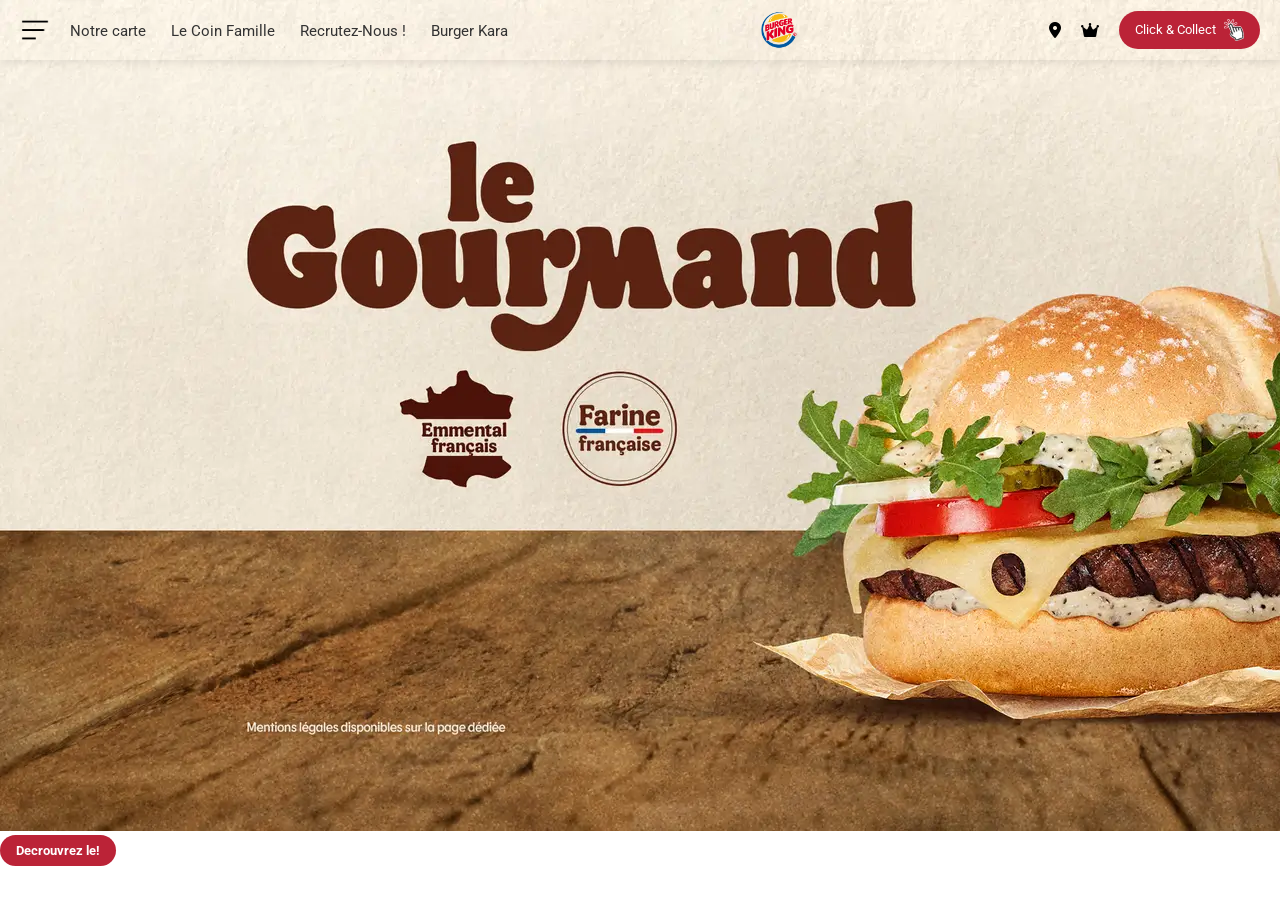
==== index.html @ ff7c82d9 "Premier envoi de mon site de burger" ====
<!DOCTYPE html>
<html lang="fr">
<head>
    <meta charset="UTF-8">
    <meta name="viewport" content="width=device-width, initial-scale=1.0">
    <title>Burger King</title>
    <link rel="stylesheet" href="style.css">

    <!-- 
      On remplace l'ancien kit (souvent défectueux) 
      par le CDN officiel et gratuit de FontAwesome 6.
    -->
    <link rel="stylesheet" href="https://cdnjs.cloudflare.com/ajax/libs/font-awesome/6.0.0-beta3/css/all.min.css">
</head>
<body>

    <!-- ========== EN-TÊTE ========== -->
    <header>
        <!-- Menu hamburger (version mobile) -->
        <div class="menu">
            <img src="./images/menu.png" class="menu_icons" alt="Icône menu">
            <ul>
                <li><a href="#">Notre carte</a></li>
                <li><a href="#">Le Coin Famille</a></li>
                <li><a href="#">Recrutez-Nous !</a></li>
                <li><a href="#">Burger Kara</a></li>
            </ul>
        </div>

        <!-- Logo Burger King -->
        <img src="./images/burger-king.png" class="logo" alt="Logo Burger King">

        <!-- Bloc de droite : icônes + bouton -->
        <div class="header-end">
            <!-- 
              Icône de géolocalisation.
              Les classes "fa-solid fa-location-dot" sont maintenant supportées
              par le CDN officiel.
            -->
            <i class="fa-solid fa-location-dot" aria-label="Trouver le restaurant"></i>

            <!-- Icône de couronne (fidélité) -->
            <i class="fa-solid fa-crown " aria-label="Geolocalisation"></i>

            <!-- Bouton Click & Collect -->
            <button >
                    
               <p>Click & Collect</p><img src="./images/click_collect.png" class="Click">
                
            </button>
        </div>
    </header>
    <!-- FIN de l'en-tête -->
     <section class="home">
        <div class="image-container">
           <img src="./images/img1.webp" alt="home">
           <button> <b>Decrouvrez le!</b></button>
        </div>
        

     </section>

</body>
</html>
---- style.css ----
/* ========== IMPORT DES POLICES GOOGLE ========== */
@import url('https://fonts.googleapis.com/css2?family=Anton&family=Roboto:ital,wght@0,100..900;1,100..900&display=swap');

/* ========== RÈGLES GLOBALES (RESET) ========== */
* {
    padding: 0;
    margin: 0;
    box-sizing: border-box; /* Inclut padding et border dans la largeur totale */
    font-family: "Roboto", sans-serif; /* Police par défaut */
}

/* ========== EN-TÊTE ========== */
header {
    position: fixed; /* Nécessaire si des enfants en absolute existent */
    top: 0;
    left: 0;
    width: 100%;
    padding: 0 20px; /* Réduction du padding pour éviter les débordements */
    display: flex;
    justify-content: space-between; /* Espace entre le menu, le logo et la partie droite */
    align-items: ; /* Alignement vertical centré (corrigé : avant c'était flex-start) */
    box-shadow: 0 2px 10px rgba(0, 0, 0, 0.1); /* Ombre légère et valide (correction RGBA) */
    z-index: 100; /* Priorité d'affichage par-dessus les autres éléments */
    /* Suppression des marges énormes : margin-top et margin-left étaient excessives */
    margin: 0; 
}

/* ========== PARTIE DROITE DE L'EN-TÊTE (ICÔNES + BOUTON) ========== */
.header-end {
    display: flex;
    justify-content:fl ; /* Aligne les éléments à droite */
    align-items: center; /* Centrage vertical */
    gap: 20px; /* Espace entre les icônes et le bouton (réduit de 60px) */
    /* Suppression des marges inutiles : margin-top et margin-right */
    margin: 0;
}

/* ========== CONTENEUR DU MENU (HAMBURGER + LISTE) ========== */
.menu {
    display: flex;
    align-items: center; /* Alignement vertical avec l'icône hamburger */
    gap: 20px; /* Espace entre l'icône menu et la liste */
}

/* ========== LISTE DE NAVIGATION ========== */
ul {
    display: flex;
    justify-content: space-between;
    gap: 25px; /* Espacement entre chaque lien */
    list-style-type: none; /* Supprime les puces */
}

/* ========== LIENS DU MENU ========== */
.menu a {
    text-decoration: none; /* Supprime le soulignement */
    white-space: nowrap; /* Empêche le texte de passer à la ligne */
    font-size: 15px;
    color: #333; /* Couleur par défaut (ajoutée) */
    transition: color 0.3s ease; /* Animation douce au survol */
}

.menu a:hover {
    color: #bb2337; /* Couleur rouge au survol */
    cursor: pointer;
}

/* ========== LOGO ========== */
.logo {
    width: 80px; /* Taille fixe du logo */
    display: block;
    /* Suppression de margin-right (décalait tout) */
}

/* ========== ICÔNE MENU HAMBURGER ========== */
.menu_icons {
    width: 30px;
    cursor: pointer;
}

/* ========== BOUTON CLICK & COLLECT ========== */
button {
    display: inline-flex; /* ou flex : aligne le texte et l'image horizontalement */
    align-items: center; /* Centrage vertical du contenu */
    gap: 8px; /* Espace entre le texte et l'image */
    white-space: nowrap; /* Empêche le texte de se couper */
    border-radius: 40px; /* Coins très arrondis */
    background-color: #bb2337; /* Fond rouge */
    color: white; /* Couleur du texte (AJOUTÉE) */
    border: none; /* Supprime la bordure par défaut */
    padding: 8px 16px; /* Espace interne confortable (AJOUTÉ) */
    cursor: pointer;
    transition: background-color 0.3s ease, transform 0.2s ease;
}

button:hover {
    background-color: #8e1a2a; /* Rouge plus foncé au survol */
    transform: scale(1.02); /* Léger grossissement */
    cursor: pointer;
}

/* ========== IMAGE À L'INTÉRIEUR DU BOUTON ========== */
button img {
    width: 20px; /* Taille de l'icône click&collect */
    height: auto;
}

/* ========== NOTE : La règle "button p" a été supprimée car inutile (pas de <p> dans le bouton HTML d'origine) ========== */
/* Si vous avez besoin d'un paragraphe dans le bouton, utilisez plutôt un span ou du texte direct */

/* ========== RESPONSIVE : CACHE LA LISTE SUR MOBILE (À COMPLÉTER SI BESOIN) ========== */

   @media (max-width: 768px) {
       .menu ul {
           display: none;
           flex-direction: column;
           position: absolute;
           top: 100%;
           left: 0;
           background: white;
           width: 100%;
           padding: 20px;
       }
       .menu_icons {
           display: block;
       }
   }
.decouvre{
    text-align: center;
}
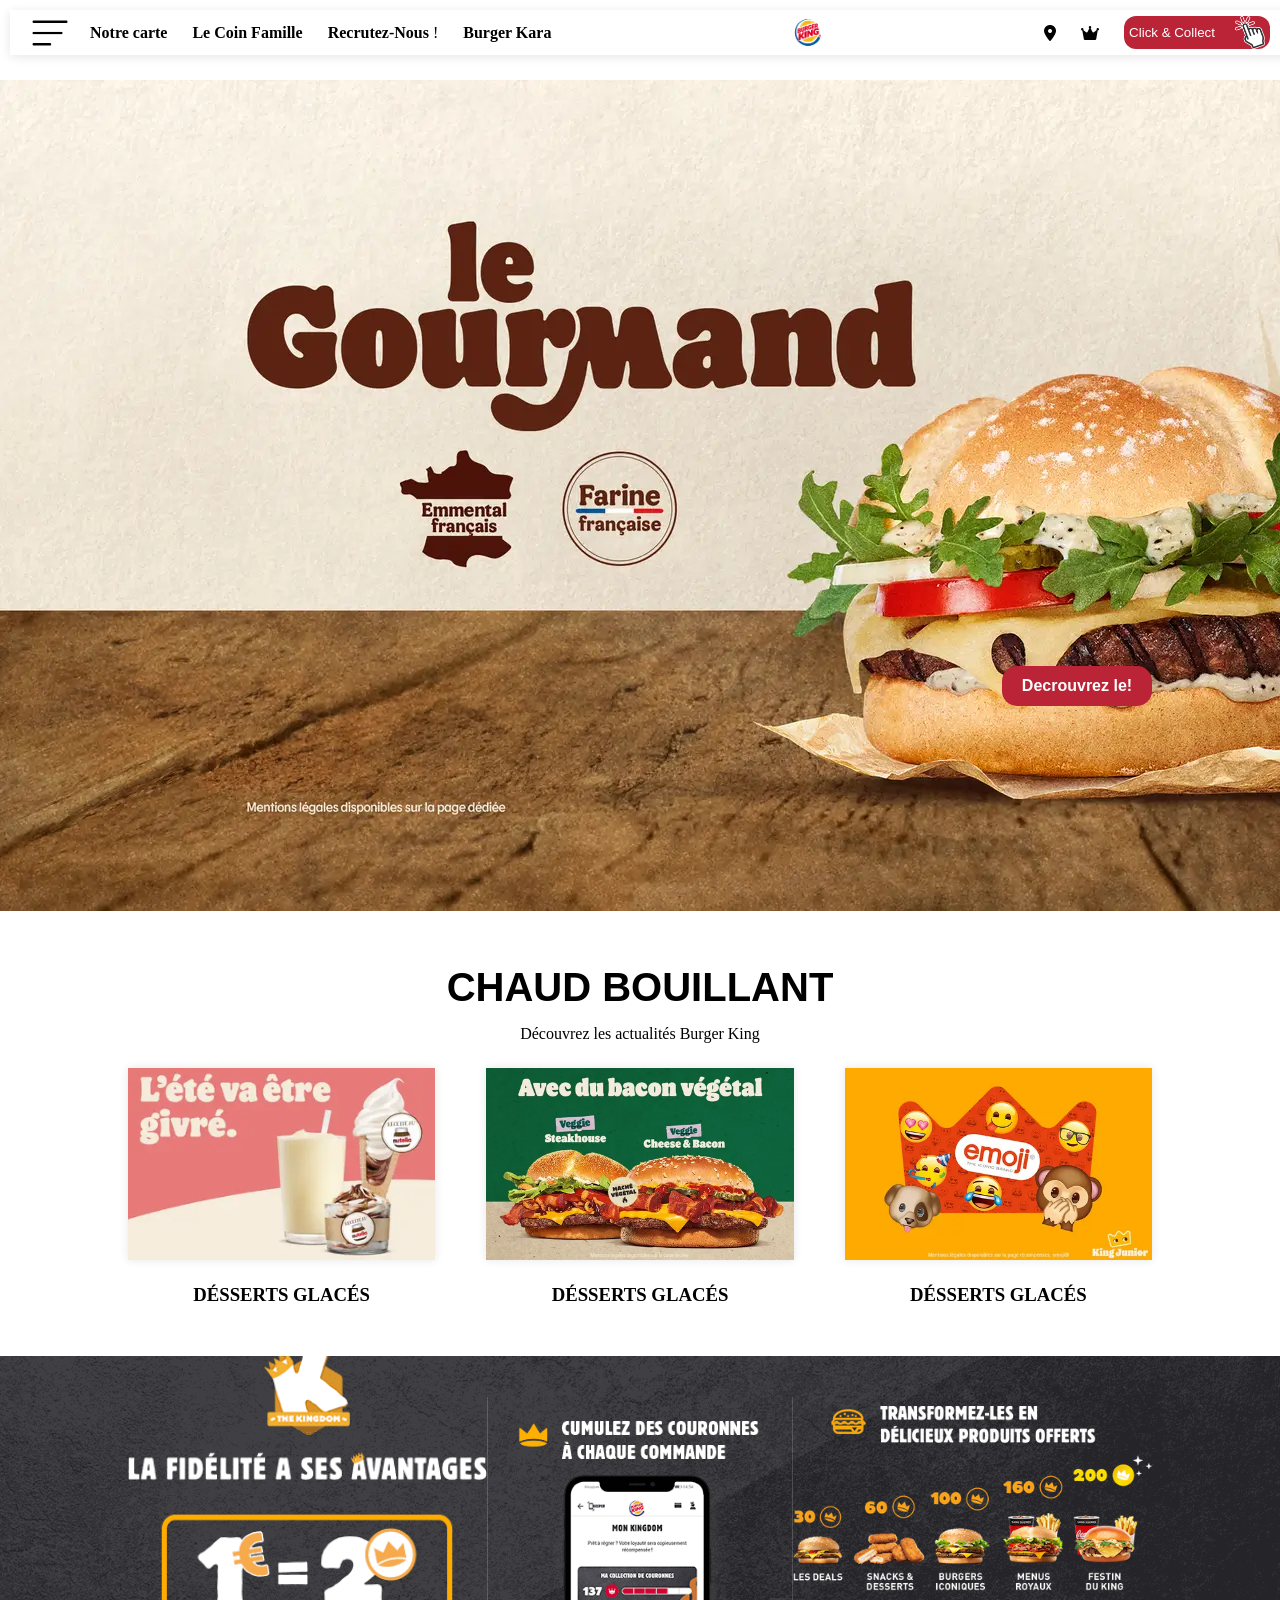
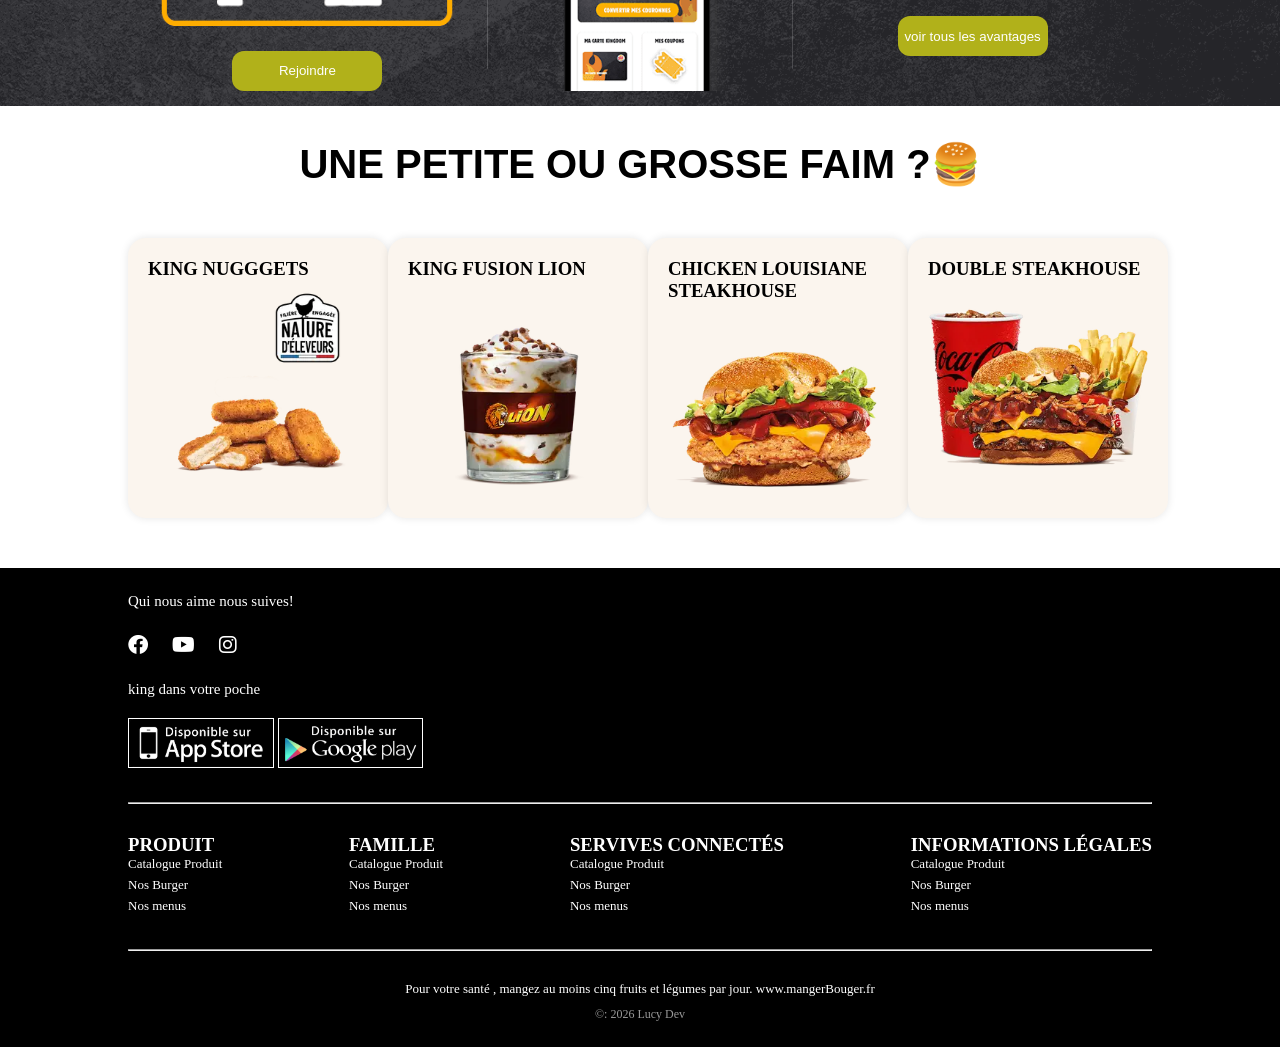
==== commit ab58d889: "Rename burger.html to index.html" ====
--- a/index.html
+++ b/index.html
@@ -4,7 +4,7 @@
     <meta charset="UTF-8">
     <meta name="viewport" content="width=device-width, initial-scale=1.0">
     <title>Burger King</title>
-    <link rel="stylesheet" href="style.css">
+    <link rel="stylesheet" href="style1.css">
 
     <!-- 
       On remplace l'ancien kit (souvent défectueux) 
@@ -18,12 +18,12 @@
     <header>
         <!-- Menu hamburger (version mobile) -->
         <div class="menu">
-            <img src="./images/menu.png" class="menu_icons" alt="Icône menu">
+            <img src="./images/menu.png" class="menu_icon" alt="Icône menu">
             <ul>
-                <li><a href="#">Notre carte</a></li>
-                <li><a href="#">Le Coin Famille</a></li>
-                <li><a href="#">Recrutez-Nous !</a></li>
-                <li><a href="#">Burger Kara</a></li>
+                <li><a href="#"><b>Notre carte</b></a></li>
+                <li><a href="#"><b>Le Coin Famille</b></a></li>
+                <li><a href="#"><b>Recrutez-Nous </b>!</a></li>
+                <li><a href="#"><b>Burger Kara</b></a></li>
             </ul>
         </div>
 
@@ -54,11 +54,136 @@
      <section class="home">
         <div class="image-container">
            <img src="./images/img1.webp" alt="home">
-           <button> <b>Decrouvrez le!</b></button>
+           <button class="decouvre"><b>Decrouvrez le!</b></button>
         </div>
         
 
      </section>
 
+<!---------foods-->
+<section class="foods">
+    <h1>chaud bouillant</h1>
+    <p>Découvrez les actualités Burger King</p>
+    <div class="foods-list">
+
+        <div class="box">
+            <img src="images/img2.webp" alt="">
+            <h3>désserts glacés</h3>
+        </div>
+
+        <div class="box">
+            <img src="images/img3.webp" alt="">
+            <h3>désserts glacés</h3>
+        </div>
+
+        <div class="box">
+            <img src="images/img4.webp" alt="">
+            <h3>désserts glacés</h3>
+        </div>
+
+    </div>
+</section>
+<!---------foods-->
+
+
+<!---------fidelyty prog-->
+<section class="fidelity_prog">
+    <div class="div1">
+        <img src="images/img5.png">
+        <button><span>Rejoindre</span></button>
+    </div>
+    <div class="div2">
+        <img src="images/img6.png">
+
+    </div>
+    <div class="div3">
+        <img src="images/img7.png">
+        <button><span>voir tous les avantages</span></button>
+    </div>
+</section>
+<!---------fidelity prog-->
+<!----------litle food-->
+<section class="litle-food">
+    <h1>Une petite ou grosse faim ?🍔 </h1>
+    <div class="litle-food_box">
+        <div class="box">
+            <h3>King nugggets</h3>
+            <img src="images/img9.webp">
+        </div>
+        <div class="box">
+            <h3>King fusion lion</h3>
+            <img src="images/img10.webp">
+        </div>
+        <div class="box">
+            <h3>chicken louisiane <br>steakhouse</h3>
+            <img src="images/img11.webp">
+        </div>
+        <div class="box">
+            <h3>double steakhouse</h3>
+            <img src="images/img12.webp">
+        </div>
+    </div>
+</section>
+<!----------litle food-->
+<!-----------footer------->
+<footer>
+<div class="div1">
+   <p>Qui nous aime nous suives!</p>
+    <div class="icones_social">
+       <i class="fa-brands fa-facebook"></i>
+       <i class="fa-brands fa-youtube"></i>
+       <i class="fa-brands fa-instagram"></i>
+    </div>
+    <p>king dans votre poche</p>
+    <div>
+    <img src="images/app_store.png">
+    <img src="images/play_store.png">
+</div>
+    
+</div>
+<hr>
+<div class="div2">
+    <div>
+        <h3>Produit</h3>
+        <ul>
+            <a href="#">Catalogue Produit</a>
+            <a href="#">Nos Burger</a>
+            <a href="#">Nos menus</a>
+        </ul>
+    </div>
+    <div>
+        <h3>Famille</h3>
+        <ul>
+            <a href="#">Catalogue Produit</a>
+            <a href="#">Nos Burger</a>
+            <a href="#">Nos menus</a>
+        </ul>
+    </div>
+     <div>
+        <h3>Servives connectés</h3>
+        <ul>
+            <a href="#">Catalogue Produit</a>
+            <a href="#">Nos Burger</a>
+            <a href="#">Nos menus</a>
+        </ul>
+    </div>
+    <div>
+        <h3>Informations légales</h3>
+        <ul>
+            <a href="#">Catalogue Produit</a>
+            <a href="#">Nos Burger</a>
+            <a href="#">Nos menus</a>
+        </ul>
+    </div>
+
+</div>
+<hr>
+
+<div class="div3">
+   <p>Pour votre santé , mangez au moins cinq fruits et légumes par jour. www.mangerBouger.fr</p>
+   <p>&copy: 2026 Lucy Dev</p>
+</div>
+</footer>
+<!-----------footer------->
 </body>
-</html>+</html>
--- a/style1.css
+++ b/style1.css
@@ -0,0 +1,351 @@
+/* Importation des polices Google Fonts (Anton et Roboto) */
+@import url('https://fonts.googleapis.com/css2?family=Anton&family=Roboto:ital,wght@0,100..900;1,100..900&display=swap');
+
+/* Réinitialisation globale des marges et application de la police */
+*{
+    margin: 0;
+    padding: 0;
+    box-sizing: border-box; /* Inclut les bordures et paddings dans le calcul de la largeur/hauteur */
+    font-family: "Roboto" sans-serif;
+}
+
+/* Style de la barre de navigation principale (Header) */
+header{
+    position: fixed; /* Fixe le menu en haut de l'écran lors du défilement */
+    top: 0;
+    left: 0;
+    margin: 10px;
+    padding: 0 20px; /*cree un espace vers la fin de la page*/
+    width: 100%;
+    display: flex; /* Active Flexbox pour aligner les éléments enfants en ligne */
+    justify-content: space-between; /* Espace le logo, le menu et la fin du header */
+    align-items: center; /* Centre verticalement les éléments du header */
+    z-index: 100; /* Place le header au premier plan par-dessus les autres éléments */
+    box-shadow: 0 2px 10px rgba(0, 0, 0, 0.1); /* Ajoute une ombre légère sous le menu */
+    background-color: white;
+}
+
+/* Conteneur principal de la liste des liens de navigation */
+.menu{
+    display: flex;
+    justify-content: space-between;
+    align-items: center;
+}
+
+/* Style de la liste à puces (ul) dans le menu */
+.menu ul{
+    display: flex;
+    justify-content: space-between;
+    align-items: center;
+    gap: 25px; /* Espace fixe de 25px entre chaque élément de la liste */
+    white-space: nowrap; /* Empêche les éléments du menu de s'afficher sur plusieurs lignes */
+    list-style-type: none; /* Supprime les puces par défaut de la liste */
+    margin: 0 20px;
+}
+
+/* Style des liens textuels du menu */
+.menu a{
+    text-decoration: none; /* Supprime le soulignement par défaut des liens */
+    color: black;
+    position: relative;
+    padding-bottom: 8px;
+
+}
+
+/* Changement de couleur des liens au survol de la souris */
+.menu a:hover{
+    color: #bb2337;
+}
+
+/* Conteneur pour la partie droite du header (ex: icônes, bouton commander) */
+.header-end{
+    display: flex;
+    justify-content: space-between;
+    align-items: center;
+    gap: 25px;
+}
+
+/* Style du bouton situé dans la partie droite du header */
+.header-end button{
+    display: flex;
+    justify-content: space-between;
+    align-items: center;
+    border-radius: 12px; /* Arrondit les angles du bouton */
+    gap: 20px;
+    margin: auto;
+    padding: 0 5px;
+    text-align: center;
+    background-color: #bb2337; /* Couleur de fond rouge */
+    color: white; /* Texte en blanc */
+    border: none; /* Supprime la bordure par défaut */
+    cursor: pointer; /* Change le curseur en forme de main au survol */
+}
+
+/* Empêche le texte à l'intérieur du bouton de passer à la ligne */
+button p{
+    white-space: nowrap;
+}
+
+/* Dimensionnement du logo principal */
+.logo{
+    width: 60px;
+    cursor: pointer;
+}
+
+/* Dimensionnement des images présentes dans le menu */
+.menu img{
+    width: 40px;
+    cursor: pointer;
+}
+
+/* Dimensionnement des icônes/images à l'intérieur des boutons */
+button img{
+   width: 30px;
+}
+
+/* Premier bloc de configuration du conteneur d'image */
+.image-container{
+    display: block;
+    justify-content: center;
+    align-items: center;
+    text-align: center;
+    height: auto;
+    width: 100%;
+}
+
+/* Style et positionnement absolu du bouton par-dessus l'image */
+.image-container button{
+    width: 150px;
+    height: 2.5rem;
+    border-radius: 15px;
+    background-color: #bb2337;
+    color: white;
+    text-align: center;
+    cursor: pointer;
+    border: none;
+    position: absolute; /* Positionne le bouton par rapport à .image-container */
+    bottom: 25%; /* Place le bouton à 25% du bas de l'image */
+    right: 10%; /* Place le bouton à 10% de la droite de l'image */
+    font-size: 16px;
+}
+
+/* Style au survol du bouton de l'image */
+.image-container button:hover{
+    cursor: pointer;
+}
+
+/* Section principale entourant le contenu de la bannière */
+.home {
+    margin-top: 80px;
+    /* Si votre menu fait par exemple 80px de haut et est en 'position: fixed', */
+    /* décollez la section .home du haut pour éviter la superposition : */
+}
+
+/* Deuxième bloc de configuration (référence pour le positionnement du bouton) */
+.image-container {
+    position: relative; /* Indispensable pour que le z-index fonctionne et pour placer le bouton */
+    z-index: 1;         /* Niveau d'empilement bas */
+    width: 100%;
+}
+.menu a::before {
+    content: "";
+    position: absolute;
+    bottom: 0;
+    width: 0;
+    height: 3px;
+    border-radius: 12px;
+    background-color: #bb2337;
+    transition: width 0.3s ease;
+}
+
+.menu a:hover::before,
+.menu a:active::before {
+    width: 100%;
+}
+/*foods*/
+.foods{
+    margin:50px 0;
+    padding:0 10%;
+
+}
+h1{
+    font-size: 40px;
+    text-align: center;
+    text-transform: uppercase;
+    font-family: "Anton",sans-serif;
+}
+.foods p{
+    text-align: center;
+    margin-top: 15px;
+    margin-bottom: 25px;
+}
+.foods-list{
+    display: flex;
+    justify-content: space-between;
+
+
+}
+.foods-list .box{
+    width: 30%;  /*il faut definir la taille des boite contenant chaque image pour faire marcher le justify content*/
+    text-align: center;
+    transition: 0.5s ease-out;
+    cursor: pointer;
+}
+.foods-list .box img{
+    width: 100%;
+    height: auto;
+    box-shadow: 0 0 9px rgba(0, 0, 0, 0.1);
+    margin-bottom: 20px;
+
+}
+h3{
+    text-transform: uppercase;
+    font-family: 20px;
+
+}
+.foods-list .box:hover{
+    transform: scale(1.05);/*permet de faire bouger les images*/
+}
+/*fidelity-prog*/
+.fidelity_prog{
+    margin: 35px 0;
+    height: 350px ;
+    width: 100%;
+    background: url(images/img8.png);
+    background-position: center;
+    background-size:cover ;
+    padding: 20px 10%;
+    display: flex;
+    justify-content: space-between;
+    align-items: center;
+    overflow: hidden;
+
+}
+.fidelity_prog div{
+    display: flex;
+    flex-direction: column;
+    align-items: center;
+    justify-content: center;
+}
+.fidelity_prog button{
+    margin-top: 25px;
+    background-color: rgb(177, 177, 26);
+    width: 150px;
+    height: 2.5rem;
+    border-radius: 12px;
+    border: none;
+    color: #fff;
+    transition: 0.5s;
+}
+.fidelity_prog button:hover{
+         cursor: pointer;
+         transform: scale(0.5);
+}
+.fidelity_prog .div1{
+    width: 410px;
+    margin-bottom: 25px;
+}
+.fidelity_prog .div2{
+    width: 350px;
+    margin-top: 25px;
+}
+.fidelity_prog .div3{
+    width: 410px;
+}
+.fidelity_prog img{
+    width: 100%;
+}
+/*little- food*/
+.litle-food{
+    padding: 0 10%;
+
+}
+.litle-food img{
+    width:220px;
+}
+.litle-food_box{
+    margin: 50px 0;
+    display: flex;
+    align-items: center;
+    justify-content: space-between;
+    height: 280px;
+}
+.litle-food_box .box{
+    background-color:#fbf5ee;
+    box-shadow: 0 0 8px rgba(0, 0, 0, 0.1);
+    border-radius: 18px;
+    padding: 20px;
+    transition: 0.25s;
+    height: 100%;
+}
+.litle-food_box:hover{
+    transform: scale(0.9);
+}
+/*footer*/
+footer{
+    background-color:  #000;
+    color: #fff ;
+    margin-top: 20px;
+    padding: 25px 10%;
+}
+footer p{
+    font-size: 15px;
+
+
+}
+.icones_social{
+    margin: 25px 0;
+}
+.icones_social i{
+    margin-right: 20px;
+    font-size: 20px;
+}
+footer img{
+    margin-top: 20px;
+    border: 1px solid #fff;
+    height:50px;
+    cursor: pointer;
+}
+.footer img :last-child{
+    margin-left: 10px;
+}
+footer .div2{
+    margin-top: 25px;
+    display: flex;
+    justify-content: space-between;
+    align-items: center;
+}
+.footer .div2 h3{
+    margin-bottom: 10px;
+}
+footer .div2 ul{
+    display: flex;
+    flex-direction: column;
+}
+footer .div2 ul a{
+    font-size: 13px;
+    color: #fff;
+    text-decoration: 0;
+    margin-bottom: 5px;
+    transition: 0.5s;
+}
+footer .div2 ul a:hover{
+    letter-spacing: 0.5px;
+
+}
+hr{
+    margin-bottom: 30px;
+    margin-top: 30px;
+}
+footer .div3 p:first-child{
+
+    font-size:13px;
+}
+footer .div3 p:last-child{
+      font-size: 12px;
+      color: #999;
+      margin-top: 10px;
+}
+footer .div3 p{
+    text-align: center;
+}
